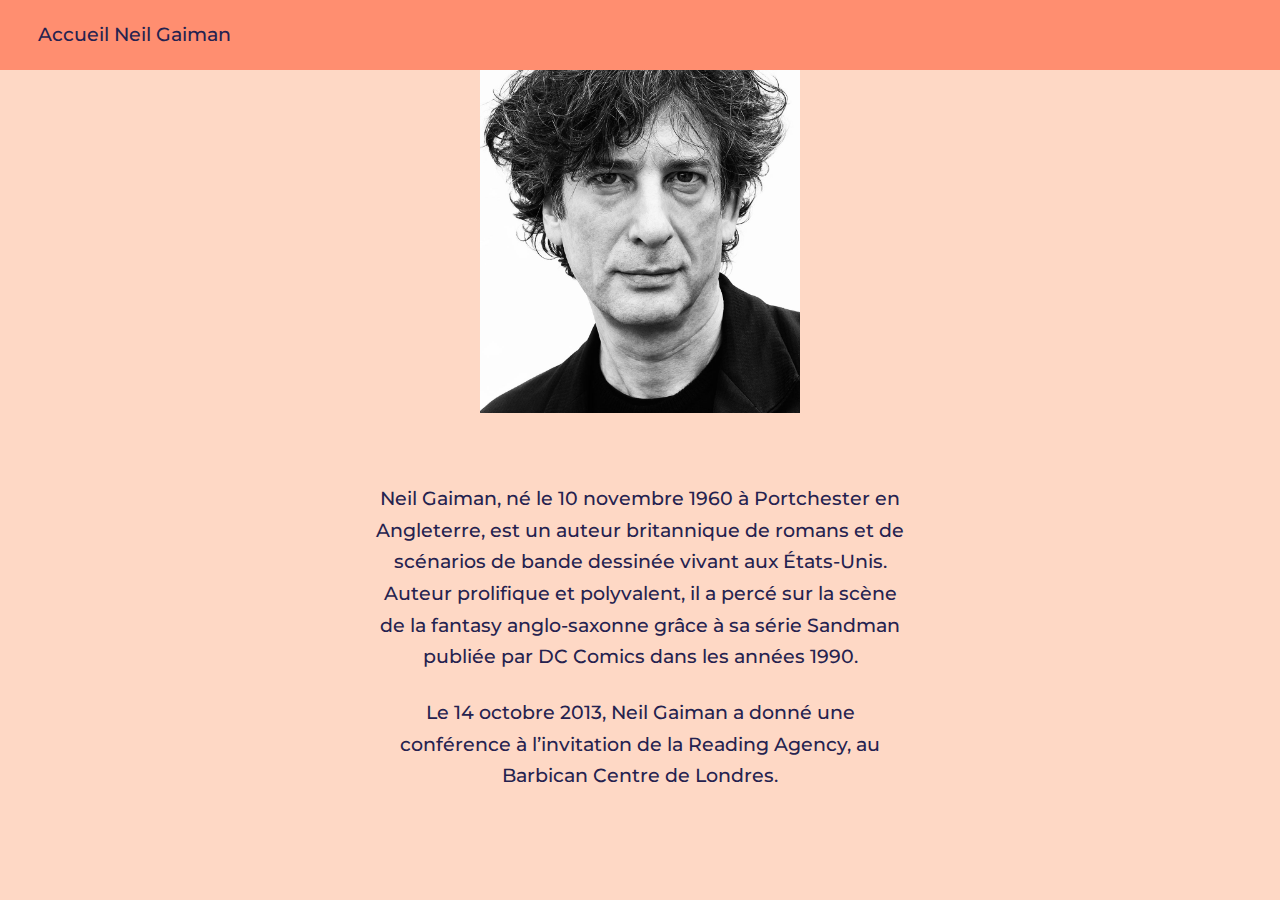
==== ng.html @ 3ef19c29 "14/10" ====
<!DOCTYPE html>
<htmL>
<head>

  <title>Neil Gaiman - Pourquoi notre futur dépend des bibliothèques, de la lecture et de l’imagination</title>
  <meta charset="utf-8">
  <link rel="stylesheet" href="css/reset.css">
  <link rel="stylesheet" href="css/typo.css">
  <link rel="stylesheet" href="css/master.css">


</head>

<body>
  <div class="header-container">
    <div class="header">
      <h2>

        <a href="index.html">
  <span>Accueil</span>
  </a>
        <a href="ng.html">
      <span>Neil Gaiman</span>
      </a>
      </h2>

    </div>
  </div>

  <div class="window-view-container">
    <img class="window-view" src="images/ng.jpg">
  </div>


  <h4 id="chap01" title="Pourquoi notre futur dépend des bibliothèques, de la lecture et de l’imagination">

<p> Neil Gaiman, né le 10 novembre 1960 à Portchester en Angleterre, est un auteur britannique de romans et de scénarios de bande dessinée vivant aux États-Unis. Auteur prolifique et polyvalent, il a percé sur la scène de la fantasy anglo-saxonne grâce à sa série Sandman publiée par DC Comics dans les années 1990. </p>
    <p>Le 14 octobre 2013, Neil Gaiman a donné une conférence à l’invitation de la Reading Agency, au Barbican Centre de Londres.</p>
  </h4>
</body>
</html>
---- css/typo.css ----
@import url('https://fonts.googleapis.com/css2?family=Esteban&family=Montserrat:wght@300&display=swap');
@import url('https://fonts.googleapis.com/css2?family=Lato:wght@300&display=swap');
html {font-size: 20%;} /*16px*/

body {
  background-color: white;
  font-family: 'Montserrat', sans-serif;
  font-weight: 500;
  line-height: 1.65;
  color: #000;
  max-width: 100vw;
}

.text_container p.center {
  text-align: center;
}

p {
  width: 70%;
  padding:12px;
  margin:auto;
  color: #25224F;
}

a {
  color: #25224F;
  text-decoration: none;
  font-size: 1em;
}

a:focus {
  color: #FF9999;
  border-bottom: 1px solid #25224F;
}

a:hover {
  color: #25224F;
}

a span:hover {
  color: #25224F;
  border-bottom: 1px solid #25224F;
}

a:active {
  color: #25224F;
}

h2,h3{
  font-family: 'Montserrat', sans-serif;
}

h1 {
  font-family: 'Lato', sans-serif;
  margin: 9.5em;
  margin-top: 0em;
  font-size: 10em;
  margin-bottom: 1em;
  color: #FF8E70
}

h2 {
  font-size: 5em;
}

h3 {
  font-size: 8em;
  margin-top:4em;
  max-width: 60%;
  margin-left: auto;
  margin-right: auto;
  margin-bottom: 1em;
  margin-top: 5em;
  text-align: center;
  color: #E86A6A;
}

h4 {
  font-size: 6em;
  margin-top:4em;
  max-width: 60%;
  margin-left: auto;
  margin-right: auto;
  margin-bottom: 4em;
  margin-top: 3em;
  text-align: center;
  color: #25224F;
}

h5 {font-size: 1.5em;}

small, .text_small {font-size: 0.667em;}

footer {
  margin-top: 6em;
  margin-bottom: 8em;
  font-size: 4em;
}

.text_container p {
  font-family: 'Montserrat', sans-serif;
  font-size: 6em;
  text-align: justify;
}
---- css/master.css ----
body{
  background: #FED8C5;

}

figure {
  border: 3px solid green;
  max-width: 400px;
}

body::-webkit-scrollbar {
  display: none;
}

/* Style the header: fixed position (always stay at the top) */
.header {
  align-items: center;
  display: flex;
  background-color: #FF8E70;
}

.header-container {
  position: fixed;
  top: 0;
  z-index: 1;
  width: 100%;
}

.header h2 {
  color: #FFFFFF;
  font-size: 6em;
  margin-left: 2em;
  padding-top: 1em;
  padding-bottom: 1em;
}

.window-view-container {
  align-items: center;
  display: flex;
  flex-direction: column;
  margin-top: 12em;
  width: 100%;
}


.window-view {
  height: auto;
  width: 25%;
}

.stars-container {
  align-items: center;
  display: flex;
  flex-direction: column;
  margin-top: 4em;
  margin-bottom: 3em;

width: 100%;
}

.stars {
width: 10%;
}

/* The progress container (grey background) */
.progress-container {
  width: 100%;
  height: 8px;
  background: #FFFFFF;
}

/* The progress bar (scroll indicator) */
.progress-bar {
  height: 8px;
  background: #E86A6A;
  width: 0%;
}
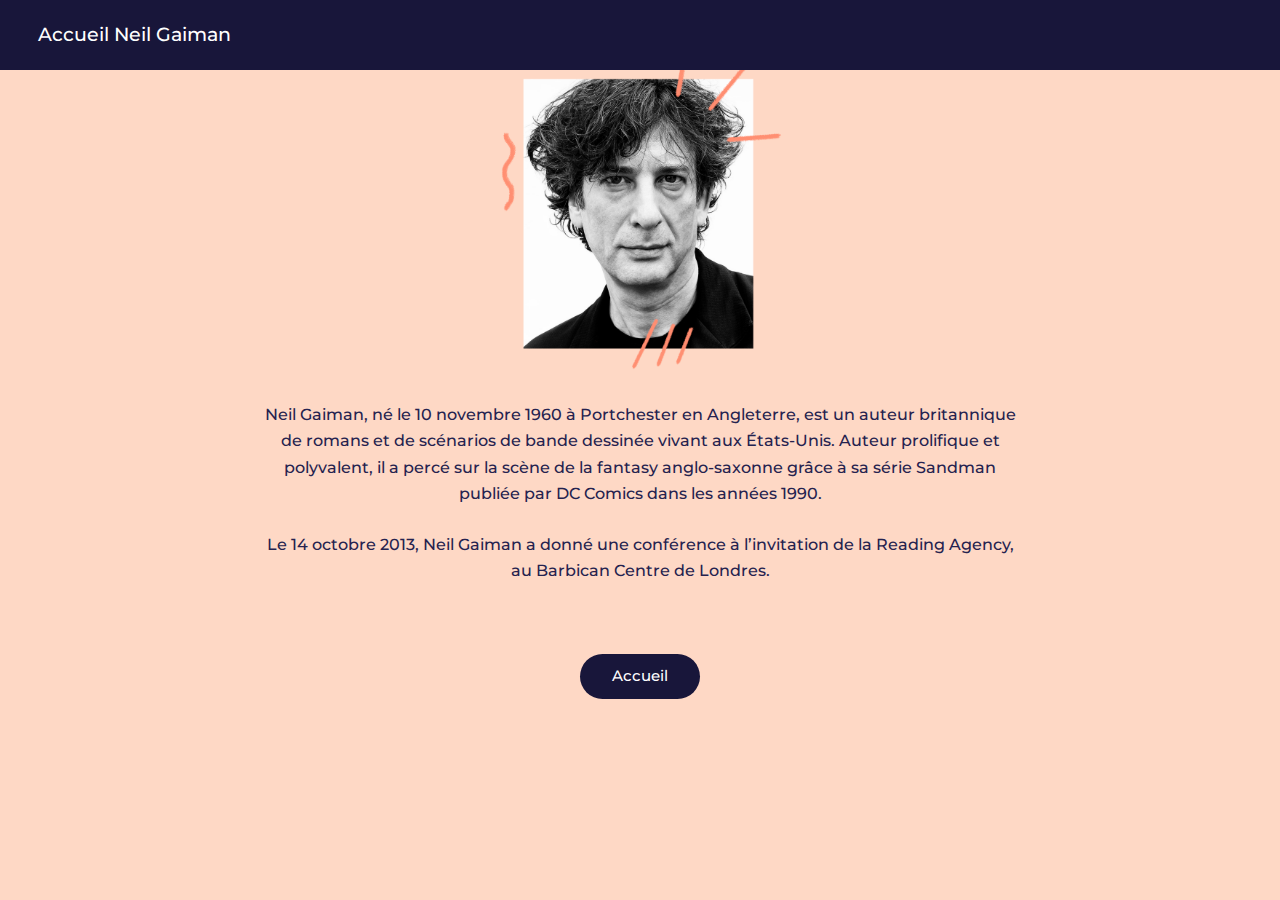
==== commit 6e0f06c8: "rendu" ====
--- a/ng.html
+++ b/ng.html
@@ -28,15 +28,16 @@
     </div>
   </div>
 
-  <div class="window-view-container">
-    <img class="window-view" src="images/ng.jpg">
+  <div class="ng-container">
+    <img class="ng" src="images/ng2.png">
   </div>
 
 
   <h4 id="chap01" title="Pourquoi notre futur dépend des bibliothèques, de la lecture et de l’imagination">
 
-<p> Neil Gaiman, né le 10 novembre 1960 à Portchester en Angleterre, est un auteur britannique de romans et de scénarios de bande dessinée vivant aux États-Unis. Auteur prolifique et polyvalent, il a percé sur la scène de la fantasy anglo-saxonne grâce à sa série Sandman publiée par DC Comics dans les années 1990. </p>
-    <p>Le 14 octobre 2013, Neil Gaiman a donné une conférence à l’invitation de la Reading Agency, au Barbican Centre de Londres.</p>
+ Neil Gaiman, né le 10 novembre 1960 à Portchester en Angleterre, est un auteur britannique de romans et de scénarios de bande dessinée vivant aux États-Unis. Auteur prolifique et polyvalent, il a percé sur la scène de la fantasy anglo-saxonne grâce à sa série Sandman publiée par DC Comics dans les années 1990. </p>
+    Le 14 octobre 2013, Neil Gaiman a donné une conférence à l’invitation de la Reading Agency, au Barbican Centre de Londres.</p>
   </h4>
+  <center> <a href="step01.html" class="button"><span>Accueil</span></a></center>
 </body>
 </html>
--- a/css/typo.css
+++ b/css/typo.css
@@ -23,27 +23,27 @@
 }
 
 a {
-  color: #25224F;
+  color: #FFFFFF;
   text-decoration: none;
   font-size: 1em;
 }
 
 a:focus {
-  color: #FF9999;
-  border-bottom: 1px solid #25224F;
+  color: #FFFFFF;
+  border-bottom: 1px solid #FFFFFF;
 }
 
 a:hover {
-  color: #25224F;
+  color: #FFFFFF;
 }
 
 a span:hover {
-  color: #25224F;
-  border-bottom: 1px solid #25224F;
+  color: #FFFFFF;
+  border-bottom: 1px solid #FFFFFF;
 }
 
 a:active {
-  color: #25224F;
+  color: #FFFFFF;
 }
 
 h2,h3{
@@ -55,8 +55,8 @@
   margin: 9.5em;
   margin-top: 0em;
   font-size: 10em;
-  margin-bottom: 1em;
-  color: #FF8E70
+  margin-bottom: 0.5em;
+  color: #18163A
 }
 
 h2 {
@@ -76,13 +76,12 @@
 }
 
 h4 {
-  font-size: 6em;
-  margin-top:4em;
+  font-size: 5em;
   max-width: 60%;
   margin-left: auto;
   margin-right: auto;
-  margin-bottom: 4em;
-  margin-top: 3em;
+  margin-bottom: 1em;
+  margin-top: 1em;
   text-align: center;
   color: #25224F;
 }
--- a/css/master.css
+++ b/css/master.css
@@ -1,6 +1,6 @@
 body{
   background: #FED8C5;
-
+   background="images/tache-04.png"
 }
 
 figure {
@@ -16,14 +16,15 @@
 .header {
   align-items: center;
   display: flex;
-  background-color: #FF8E70;
+  background-color: #18163A;
+
 }
 
 .header-container {
   position: fixed;
   top: 0;
   z-index: 1;
-  width: 100%;
+  width: 200%;
 }
 
 .header h2 {
@@ -32,6 +33,7 @@
   margin-left: 2em;
   padding-top: 1em;
   padding-bottom: 1em;
+
 }
 
 .window-view-container {
@@ -45,6 +47,20 @@
 
 .window-view {
   height: auto;
+  width: 20%;
+}
+
+.ng-container {
+  align-items: center;
+  display: flex;
+  flex-direction: column;
+  margin-top: 12em;
+  width: 100%;
+}
+
+.ng{
+
+  height: auto;
   width: 25%;
 }
 
@@ -54,14 +70,26 @@
   flex-direction: column;
   margin-top: 4em;
   margin-bottom: 3em;
-
-width: 100%;
+  width: 100%;
 }
 
 .stars {
 width: 10%;
 }
 
+.tache-container{
+  align-items: center;
+  display: flex;
+  flex-direction: column;
+  margin-top: ;
+  margin-bottom: ;
+  width: 100%;
+}
+
+.tache{
+  width: 10%;
+
+}
 /* The progress container (grey background) */
 .progress-container {
   width: 100%;
@@ -75,3 +103,20 @@
   background: #E86A6A;
   width: 0%;
 }
+.button {
+  border-radius:70px;
+  width:100px;
+  height:25px;
+  background-color: #18163A;
+  border: none;
+  color: white;
+  padding: 10px;
+  margin: 0px;
+  margin-top: 2em;
+  margin-bottom: 4em;
+  text-align: center;
+  text-decoration: none;
+  display: inline-block;
+  font-size: 15px;
+  cursor: pointer;
+}
